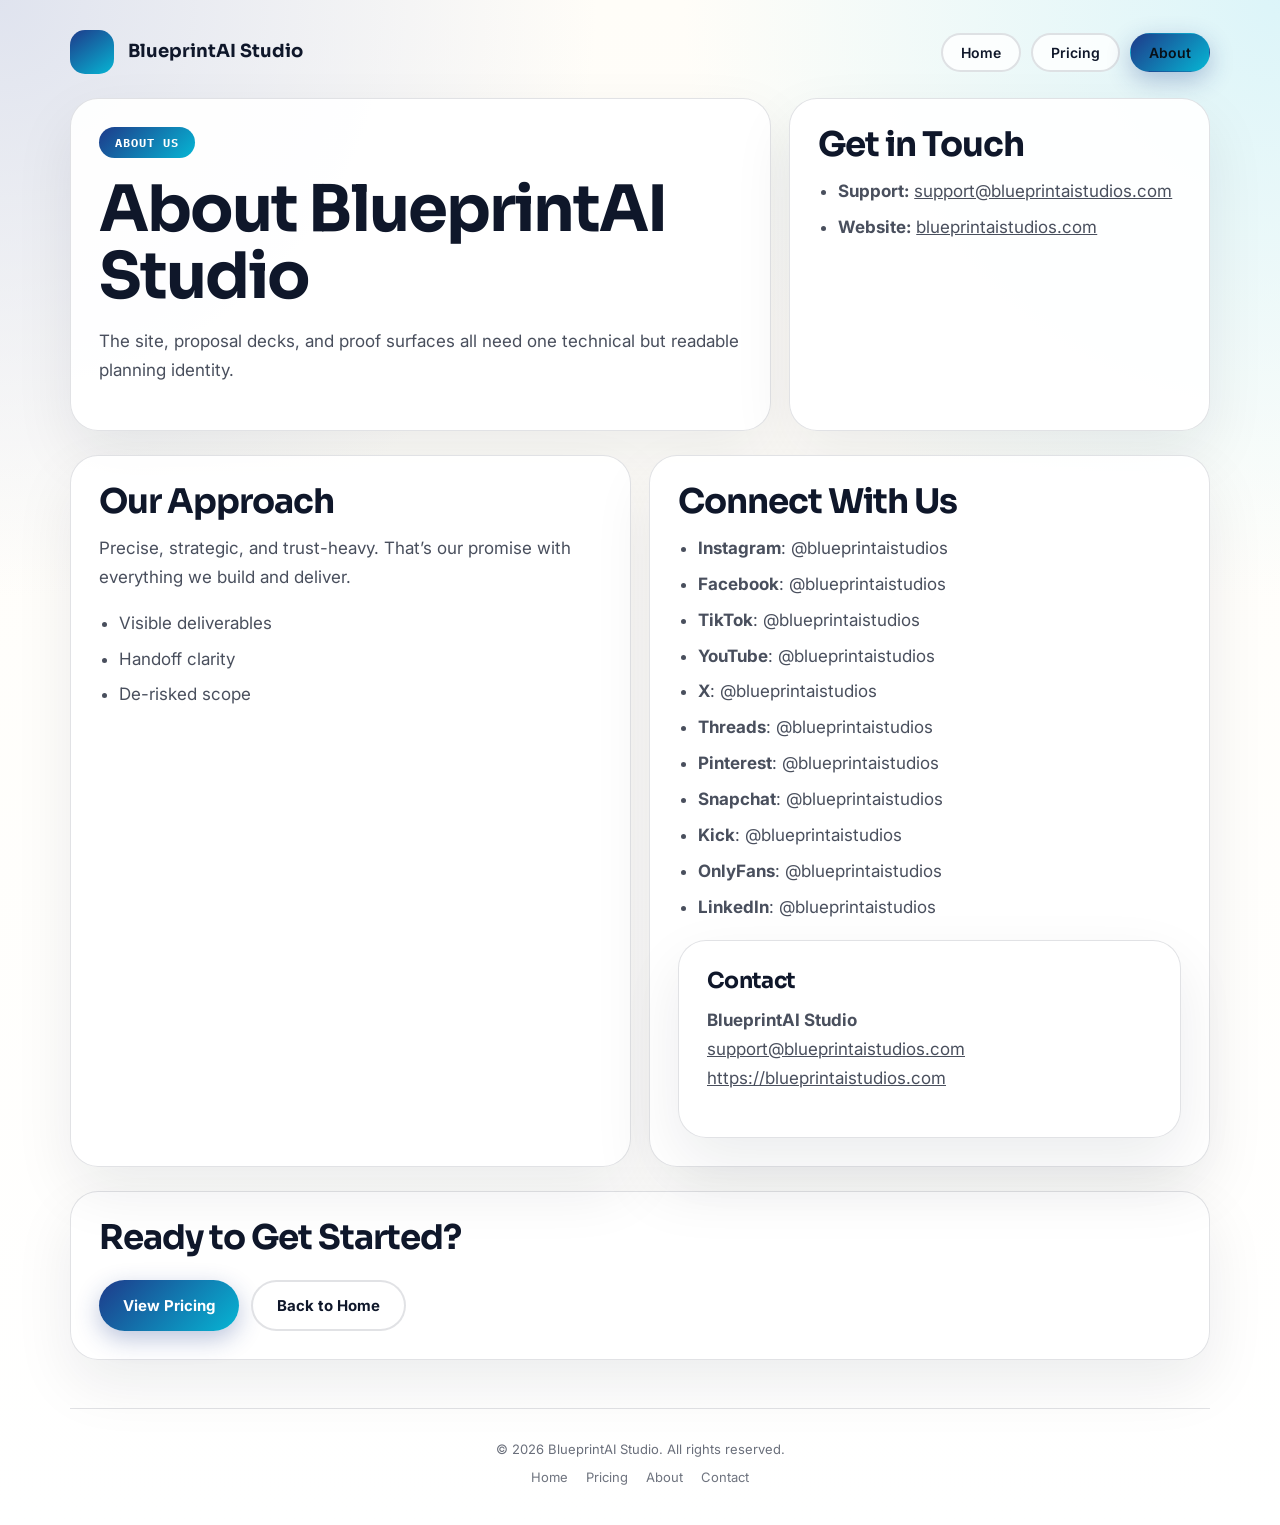
==== channels.html @ 4c66537f "Deploy professional site update — 2026-04-03T03:53:11Z" ====
<!doctype html>
<html lang="en">
<head>
  <meta charset="utf-8" />
  <meta name="viewport" content="width=device-width, initial-scale=1" />
  <title>BlueprintAI Studio | About</title>
  <meta name="description" content="The site, proposal decks, and proof surfaces all need one technical but readable planning identity." />
  <meta property="og:title" content="BlueprintAI Studio | About" />
  <meta property="og:description" content="The site, proposal decks, and proof surfaces all need one technical but readable planning identity." />
  <meta property="og:type" content="website" />
  <meta property="og:url" content="https://blueprintaistudios.com/" />
  <link rel="preconnect" href="https://fonts.googleapis.com" /><link rel="preconnect" href="https://fonts.gstatic.com" crossorigin /><link href="https://fonts.googleapis.com/css2?family=Sora:wght@400;500;600;700;800&family=Inter:wght@400;500;600;700;800&family=IBM+Plex+Mono:wght@400;500;600;700;800&display=swap" rel="stylesheet" />
  <link rel="stylesheet" href="./styles.css" />
  
</head>
<body>
  <main class="page">
    <header class="header">
      <a class="brand" href="./index.html">
        <span class="brand-mark"></span>
        <span class="brand-copy">
          <strong>BlueprintAI Studio</strong>
        </span>
      </a>
      <nav class="nav">
        <a class='button ghost' href='index.html'>Home</a>
        <a class='button ghost' href='offer.html'>Pricing</a>
        <a class='button primary' href='channels.html'>About</a>
      </nav>
    </header>
    
    <section class="hero">
      <article class="hero-card">
        <div class="eyebrow">About Us</div>
        <h1>About BlueprintAI Studio</h1>
        <p>The site, proposal decks, and proof surfaces all need one technical but readable planning identity.</p>
      </article>
      <aside class="hero-card">
        <h2>Get in Touch</h2>
        <ul>
          <li><strong>Support:</strong> <a href="mailto:support@blueprintaistudios.com">support@blueprintaistudios.com</a></li>
          <li><strong>Website:</strong> <a href="https://blueprintaistudios.com">blueprintaistudios.com</a></li>
        </ul>
      </aside>
    </section>
    <section class="grid-two" style="margin-top:24px;">
      <section class="panel">
        <h2>Our Approach</h2>
        <p style="margin-top:14px;">Precise, strategic, and trust-heavy. That&rsquo;s our promise with everything we build and deliver.</p>
        <ul><li>Visible deliverables</li><li>Handoff clarity</li><li>De-risked scope</li></ul>
      </section>
      <section class="panel">
        <h2>Connect With Us</h2>
        <ul><li><strong>Instagram</strong>: @blueprintaistudios</li><li><strong>Facebook</strong>: @blueprintaistudios</li><li><strong>TikTok</strong>: @blueprintaistudios</li><li><strong>YouTube</strong>: @blueprintaistudios</li><li><strong>X</strong>: @blueprintaistudios</li><li><strong>Threads</strong>: @blueprintaistudios</li><li><strong>Pinterest</strong>: @blueprintaistudios</li><li><strong>Snapchat</strong>: @blueprintaistudios</li><li><strong>Kick</strong>: @blueprintaistudios</li><li><strong>OnlyFans</strong>: @blueprintaistudios</li><li><strong>LinkedIn</strong>: @blueprintaistudios</li></ul>
        <div class="offer-card" style="margin-top:18px;">
          <h3>Contact</h3>
          <p style="margin-top:14px;"><strong>BlueprintAI Studio</strong><br /><a href="mailto:support@blueprintaistudios.com">support@blueprintaistudios.com</a><br /><a href="https://blueprintaistudios.com">https://blueprintaistudios.com</a></p>
        </div>
      </section>
    </section>
    <section class="panel" style="margin-top:24px;">
      <h2>Ready to Get Started?</h2>
      <div class="actions">
        <a class="button primary" href="./offer.html">View Pricing</a>
        <a class="button ghost" href="./index.html">Back to Home</a>
      </div>
    </section>
    
    <footer class="site-footer">
      <div class="footer-note">&copy; 2026 BlueprintAI Studio. All rights reserved.</div>
      <div class="footer-links">
        <a href="./index.html">Home</a>
        <a href="./offer.html">Pricing</a>
        <a href="./channels.html">About</a>
        <a href='mailto:support@blueprintaistudios.com'>Contact</a>
      </div>
    </footer>
  </main>
  
</body>
</html>
---- styles.css ----
:root {
  --primary: #1E3A8A;
  --secondary: #06B6D4;
  --accent: #F59E0B;
  --ink: #0F172A;
  --surface: #F8FAFC;
  --line: rgba(15, 23, 42, 0.12);
  --display: 'Sora', 'Avenir Next', 'Segoe UI', sans-serif;
  --body: 'Inter', 'Avenir Next', 'Segoe UI', sans-serif;
  --accent-font: 'IBM Plex Mono', 'Avenir Next', 'Segoe UI', sans-serif;
}
* { box-sizing: border-box; }
body {
  margin: 0;
  font-family: var(--body);
  color: var(--ink);
  background:
    radial-gradient(circle at 0% 0%, color-mix(in srgb, var(--primary) 14%, white), transparent 30%),
    radial-gradient(circle at 100% 0%, color-mix(in srgb, var(--secondary) 14%, white), transparent 30%),
    linear-gradient(180deg, #fffdf8, #ffffff);
}
a { color: inherit; }
.page { max-width: 1180px; margin: 0 auto; padding: 24px 20px 40px; }
.header { display: flex; flex-wrap: wrap; align-items: center; justify-content: space-between; gap: 12px; padding: 6px 0 24px; }
.brand { display: flex; align-items: center; gap: 14px; text-decoration: none; }
.brand-mark { width: 44px; height: 44px; border-radius: 15px; background: linear-gradient(145deg, var(--primary), var(--secondary)); flex-shrink: 0; }
.brand-copy strong { display: block; font-family: var(--display); font-size: 18px; line-height: 1.2; }
.nav { display: flex; flex-wrap: wrap; gap: 10px; }
.nav a { border: 1px solid var(--line); border-radius: 999px; padding: 9px 18px; text-decoration: none; font-size: 14px; font-weight: 600; background: rgba(255,255,255,0.84); transition: all 0.2s ease; }
.nav a:hover { background: var(--primary); color: white; border-color: var(--primary); }
.nav a.button.primary { background: linear-gradient(135deg, var(--primary), var(--secondary)); color: #081018; border-color: transparent; }
.hero,
.grid-two,
.grid-three,
.offer-grid { display: grid; gap: 18px; }
.hero { grid-template-columns: minmax(0, 1.25fr) minmax(280px, 0.75fr); align-items: stretch; }
.grid-two { grid-template-columns: repeat(2, minmax(0, 1fr)); }
.grid-three { grid-template-columns: repeat(3, minmax(0, 1fr)); }
.offer-grid { grid-template-columns: repeat(auto-fit, minmax(260px, 1fr)); }
.panel,
.hero-card,
.offer-card { border: 1px solid var(--line); border-radius: 28px; background: rgba(255,255,255,0.92); box-shadow: 0 24px 60px rgba(15,23,42,0.08); }
.hero-card,
.panel,
.offer-card { padding: 28px; }
.offer-card { transition: transform 0.2s ease, box-shadow 0.2s ease; }
.offer-card:hover { transform: translateY(-4px); box-shadow: 0 32px 80px rgba(15,23,42,0.14); }
.eyebrow { display: inline-flex; border-radius: 999px; padding: 8px 16px; background: linear-gradient(135deg, var(--primary), var(--secondary)); color: #fff; font-family: var(--accent-font); font-size: 12px; font-weight: 700; letter-spacing: 0.08em; text-transform: uppercase; }
h1, h2, h3 { margin: 0; font-family: var(--display); line-height: 1.05; letter-spacing: -0.03em; }
h1 { margin-top: 18px; font-size: clamp(36px, 6vw, 64px); max-width: 16ch; }
h2 { font-size: clamp(24px, 4vw, 34px); }
h3 { font-size: 22px; }
p, li { color: color-mix(in srgb, var(--ink) 76%, white); line-height: 1.7; font-size: 17px; }
.actions { display: flex; flex-wrap: wrap; gap: 12px; margin-top: 24px; }
.button { display: inline-flex; align-items: center; justify-content: center; text-decoration: none; border-radius: 999px; padding: 14px 24px; font-weight: 700; font-size: 15px; cursor: pointer; border: none; transition: all 0.2s ease; }
.button.primary { background: linear-gradient(135deg, var(--primary), var(--secondary)); color: #fff; box-shadow: 0 8px 24px color-mix(in srgb, var(--primary) 30%, transparent); }
.button.primary:hover { transform: translateY(-2px); box-shadow: 0 12px 32px color-mix(in srgb, var(--primary) 40%, transparent); }
.button.ghost { border: 2px solid var(--line); background: rgba(255,255,255,0.8); }
.button.ghost:hover { border-color: var(--primary); color: var(--primary); }
.trust-strip { display: flex; flex-wrap: wrap; gap: 18px; justify-content: center; margin-top: 24px; padding: 18px 0; }
.trust-badge { display: flex; align-items: center; gap: 8px; font-size: 15px; font-weight: 600; color: color-mix(in srgb, var(--ink) 80%, white); }
.trust-icon { display: inline-flex; align-items: center; justify-content: center; width: 24px; height: 24px; border-radius: 50%; background: linear-gradient(135deg, var(--primary), var(--secondary)); color: #fff; font-size: 13px; font-weight: 700; }
.price { display: inline-block; margin: 16px 0 12px; padding: 10px 16px; border-radius: 999px; background: linear-gradient(135deg, color-mix(in srgb, var(--primary) 14%, white), color-mix(in srgb, var(--secondary) 14%, white)); font-family: var(--accent-font); font-size: 20px; font-weight: 700; letter-spacing: 0.02em; color: var(--ink); }
.micro { font-size: 13px; color: color-mix(in srgb, var(--ink) 64%, white); }
ul { margin: 14px 0 0; padding-left: 20px; }
li + li { margin-top: 7px; }
.site-footer { margin-top: 48px; padding: 32px 0 0; border-top: 1px solid var(--line); text-align: center; }
.footer-note { font-size: 13px; color: color-mix(in srgb, var(--ink) 62%, white); }
.footer-links { display: flex; flex-wrap: wrap; gap: 18px; justify-content: center; margin-top: 12px; }
.footer-links a { font-size: 13px; color: color-mix(in srgb, var(--ink) 60%, white); text-decoration: none; }
.footer-links a:hover { color: var(--primary); text-decoration: underline; }
.checkout-tier { position: relative; }
.buy-btn { width: 100%; font-size: 16px; padding: 16px 24px; }
.buy-btn:disabled { opacity: 0.6; cursor: not-allowed; }
@media (max-width: 960px) {
  .hero, .grid-two, .grid-three { grid-template-columns: 1fr; }
  h1 { max-width: none; }
}
@media (max-width: 720px) {
  .page { padding: 18px 16px 32px; }
  .hero-card, .panel, .offer-card { padding: 22px; border-radius: 24px; }
  .button { width: 100%; }
  .trust-strip { flex-direction: column; align-items: center; }
}
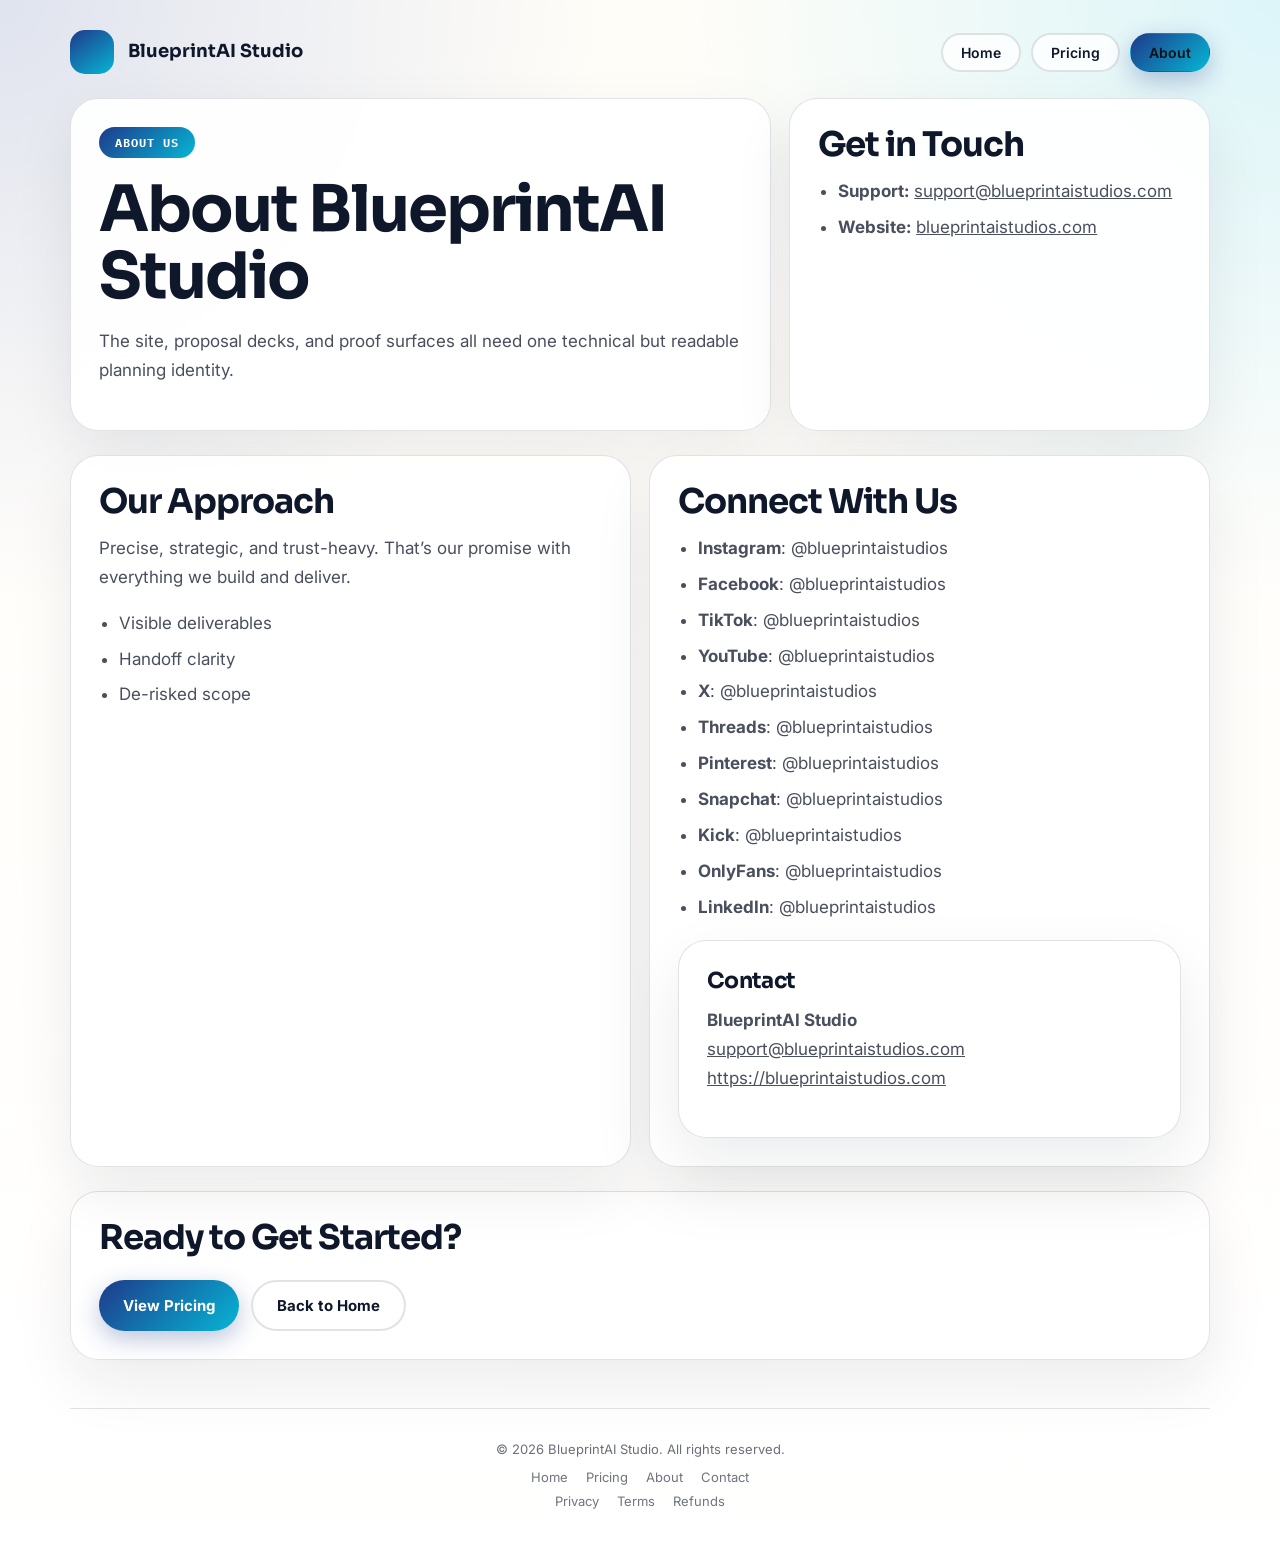
==== commit 4d5441a3: "Deploy professional site update — 2026-04-03T04:41:55Z" ====
--- a/channels.html
+++ b/channels.html
@@ -74,6 +74,11 @@
         <a href="./channels.html">About</a>
         <a href='mailto:support@blueprintaistudios.com'>Contact</a>
       </div>
+      <div class="footer-links" style="margin-top:8px;">
+        <a href="./privacy.html">Privacy</a>
+        <a href="./terms.html">Terms</a>
+        <a href="./refunds.html">Refunds</a>
+      </div>
     </footer>
   </main>
   
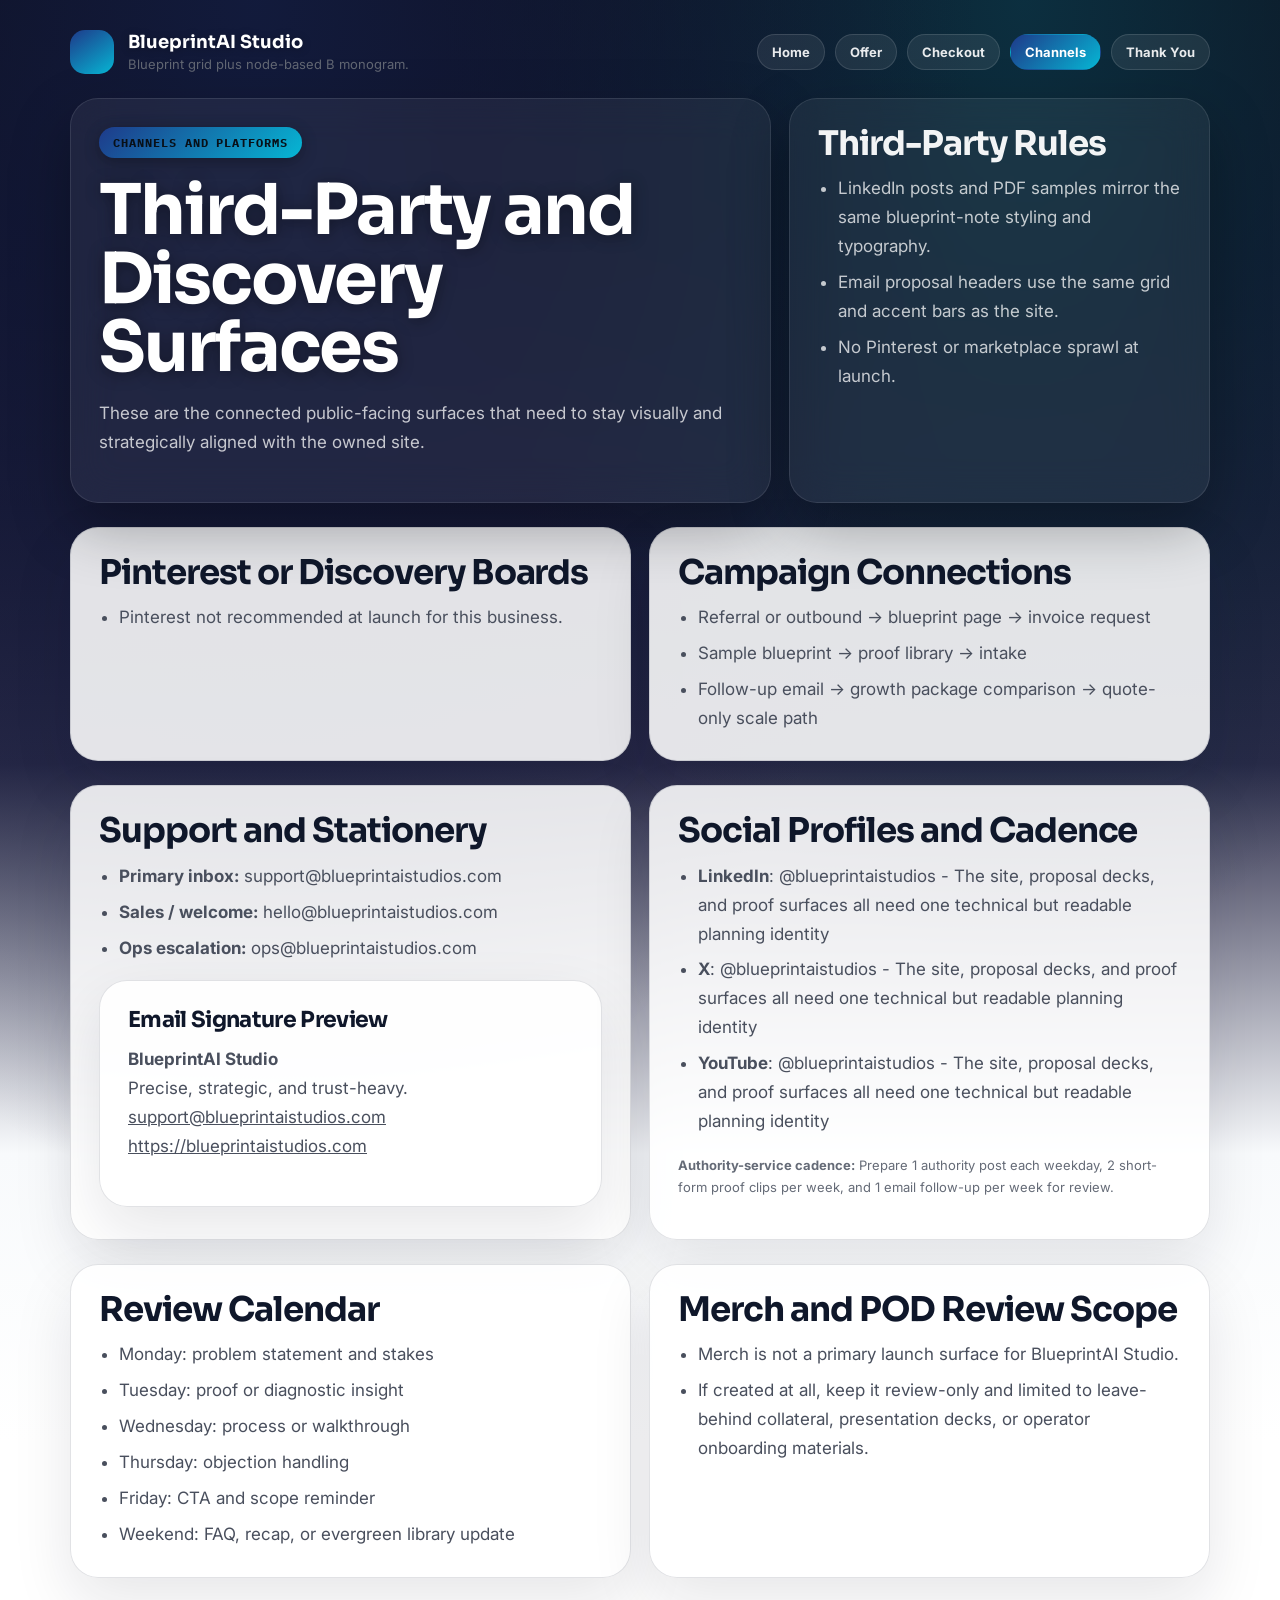
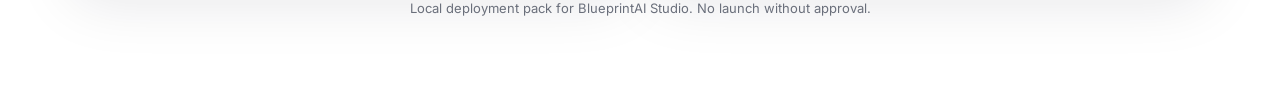
==== commit 4d60f6f7: "Deploy blueprintaistudios.com — ASI Network site update" ====
--- a/channels.html
+++ b/channels.html
@@ -1,17 +1,11 @@
 <!doctype html>
-<html lang="en">
+<html>
 <head>
   <meta charset="utf-8" />
   <meta name="viewport" content="width=device-width, initial-scale=1" />
-  <title>BlueprintAI Studio | About</title>
-  <meta name="description" content="The site, proposal decks, and proof surfaces all need one technical but readable planning identity." />
-  <meta property="og:title" content="BlueprintAI Studio | About" />
-  <meta property="og:description" content="The site, proposal decks, and proof surfaces all need one technical but readable planning identity." />
-  <meta property="og:type" content="website" />
-  <meta property="og:url" content="https://blueprintaistudios.com/" />
+  <title>BlueprintAI Studio | Channels</title>
   <link rel="preconnect" href="https://fonts.googleapis.com" /><link rel="preconnect" href="https://fonts.gstatic.com" crossorigin /><link href="https://fonts.googleapis.com/css2?family=Sora:wght@400;500;600;700;800&family=Inter:wght@400;500;600;700;800&family=IBM+Plex+Mono:wght@400;500;600;700;800&display=swap" rel="stylesheet" />
   <link rel="stylesheet" href="./styles.css" />
-  
 </head>
 <body>
   <main class="page">
@@ -20,67 +14,102 @@
         <span class="brand-mark"></span>
         <span class="brand-copy">
           <strong>BlueprintAI Studio</strong>
+          <span>Blueprint grid plus node-based B monogram.</span>
         </span>
       </a>
       <nav class="nav">
         <a class='button ghost' href='index.html'>Home</a>
-        <a class='button ghost' href='offer.html'>Pricing</a>
-        <a class='button primary' href='channels.html'>About</a>
+        <a class='button ghost' href='offer.html'>Offer</a>
+        <a class='button ghost' href='checkout.html'>Checkout</a>
+        <a class='button primary' href='channels.html'>Channels</a>
+        <a class='button ghost' href='thank-you.html'>Thank You</a>
       </nav>
     </header>
     
     <section class="hero">
       <article class="hero-card">
-        <div class="eyebrow">About Us</div>
-        <h1>About BlueprintAI Studio</h1>
-        <p>The site, proposal decks, and proof surfaces all need one technical but readable planning identity.</p>
+        <div class="eyebrow">Channels and Platforms</div>
+        <h1>Third-Party and Discovery Surfaces</h1>
+        <p>These are the connected public-facing surfaces that need to stay visually and strategically aligned with the owned site.</p>
       </article>
       <aside class="hero-card">
-        <h2>Get in Touch</h2>
-        <ul>
-          <li><strong>Support:</strong> <a href="mailto:support@blueprintaistudios.com">support@blueprintaistudios.com</a></li>
-          <li><strong>Website:</strong> <a href="https://blueprintaistudios.com">blueprintaistudios.com</a></li>
-        </ul>
+        <h2>Third-Party Rules</h2>
+        <ul><li>LinkedIn posts and PDF samples mirror the same blueprint-note styling and typography.</li><li>Email proposal headers use the same grid and accent bars as the site.</li><li>No Pinterest or marketplace sprawl at launch.</li></ul>
       </aside>
     </section>
     <section class="grid-two" style="margin-top:24px;">
       <section class="panel">
-        <h2>Our Approach</h2>
-        <p style="margin-top:14px;">Precise, strategic, and trust-heavy. That&rsquo;s our promise with everything we build and deliver.</p>
-        <ul><li>Visible deliverables</li><li>Handoff clarity</li><li>De-risked scope</li></ul>
+        <h2>Pinterest or Discovery Boards</h2>
+        <ul><li>Pinterest not recommended at launch for this business.</li></ul>
       </section>
       <section class="panel">
-        <h2>Connect With Us</h2>
-        <ul><li><strong>Instagram</strong>: @blueprintaistudios</li><li><strong>Facebook</strong>: @blueprintaistudios</li><li><strong>TikTok</strong>: @blueprintaistudios</li><li><strong>YouTube</strong>: @blueprintaistudios</li><li><strong>X</strong>: @blueprintaistudios</li><li><strong>Threads</strong>: @blueprintaistudios</li><li><strong>Pinterest</strong>: @blueprintaistudios</li><li><strong>Snapchat</strong>: @blueprintaistudios</li><li><strong>Kick</strong>: @blueprintaistudios</li><li><strong>OnlyFans</strong>: @blueprintaistudios</li><li><strong>LinkedIn</strong>: @blueprintaistudios</li></ul>
+        <h2>Campaign Connections</h2>
+        <ul><li>Referral or outbound -&gt; blueprint page -&gt; invoice request</li><li>Sample blueprint -&gt; proof library -&gt; intake</li><li>Follow-up email -&gt; growth package comparison -&gt; quote-only scale path</li></ul>
+      </section>
+    </section>
+    <section class="grid-two" style="margin-top:24px;">
+      <section class="panel">
+        <h2>Support and Stationery</h2>
+        <ul>
+          <li><strong>Primary inbox:</strong> support@blueprintaistudios.com</li>
+          <li><strong>Sales / welcome:</strong> hello@blueprintaistudios.com</li>
+          <li><strong>Ops escalation:</strong> ops@blueprintaistudios.com</li>
+        </ul>
         <div class="offer-card" style="margin-top:18px;">
-          <h3>Contact</h3>
-          <p style="margin-top:14px;"><strong>BlueprintAI Studio</strong><br /><a href="mailto:support@blueprintaistudios.com">support@blueprintaistudios.com</a><br /><a href="https://blueprintaistudios.com">https://blueprintaistudios.com</a></p>
+          <h3>Email Signature Preview</h3>
+          <p style="margin-top:14px;"><strong>BlueprintAI Studio</strong><br />Precise, strategic, and trust-heavy.<br /><a href="mailto:support@blueprintaistudios.com">support@blueprintaistudios.com</a><br /><a href="https://blueprintaistudios.com">https://blueprintaistudios.com</a></p>
         </div>
       </section>
+      <section class="panel">
+        <h2>Social Profiles and Cadence</h2>
+        <ul><li><strong>LinkedIn</strong>: @blueprintaistudios - The site, proposal decks, and proof surfaces all need one technical but readable planning identity</li><li><strong>X</strong>: @blueprintaistudios - The site, proposal decks, and proof surfaces all need one technical but readable planning identity</li><li><strong>YouTube</strong>: @blueprintaistudios - The site, proposal decks, and proof surfaces all need one technical but readable planning identity</li></ul>
+        <p class="micro" style="margin-top:18px;"><strong>Authority-service cadence:</strong> Prepare 1 authority post each weekday, 2 short-form proof clips per week, and 1 email follow-up per week for review.</p>
+      </section>
     </section>
-    <section class="panel" style="margin-top:24px;">
-      <h2>Ready to Get Started?</h2>
-      <div class="actions">
-        <a class="button primary" href="./offer.html">View Pricing</a>
-        <a class="button ghost" href="./index.html">Back to Home</a>
-      </div>
+    <section class="grid-two" style="margin-top:24px;">
+      <section class="panel">
+        <h2>Review Calendar</h2>
+        <ul><li>Monday: problem statement and stakes</li><li>Tuesday: proof or diagnostic insight</li><li>Wednesday: process or walkthrough</li><li>Thursday: objection handling</li><li>Friday: CTA and scope reminder</li><li>Weekend: FAQ, recap, or evergreen library update</li></ul>
+      </section>
+      <section class="panel">
+        <h2>Merch and POD Review Scope</h2>
+        <ul><li>Merch is not a primary launch surface for BlueprintAI Studio.</li><li>If created at all, keep it review-only and limited to leave-behind collateral, presentation decks, or operator onboarding materials.</li></ul>
+      </section>
     </section>
     
-    <footer class="site-footer">
-      <div class="footer-note">&copy; 2026 BlueprintAI Studio. All rights reserved.</div>
-      <div class="footer-links">
-        <a href="./index.html">Home</a>
-        <a href="./offer.html">Pricing</a>
-        <a href="./channels.html">About</a>
-        <a href='mailto:support@blueprintaistudios.com'>Contact</a>
-      </div>
-      <div class="footer-links" style="margin-top:8px;">
-        <a href="./privacy.html">Privacy</a>
-        <a href="./terms.html">Terms</a>
-        <a href="./refunds.html">Refunds</a>
-      </div>
-    </footer>
+    <div class="footer-note">Local deployment pack for BlueprintAI Studio. No launch without approval.</div>
   </main>
-  
+
+  <!-- ASI Analytics (lightweight, privacy-friendly) -->
+  <script>
+  (function(){
+    var bid = document.body.getAttribute('data-business-id') || 'unknown';
+    var page = location.pathname.split('/').pop() || 'index.html';
+    var key = 'asi_pv_' + bid;
+    try {
+      var data = JSON.parse(localStorage.getItem(key) || '{}');
+      data[page] = (data[page] || 0) + 1;
+      data._total = (data._total || 0) + 1;
+      data._last = new Date().toISOString();
+      data._ref = document.referrer || 'direct';
+      localStorage.setItem(key, JSON.stringify(data));
+    } catch(e) {}
+    // Beacon to analytics endpoint if configured
+    if (window.ASI_ANALYTICS_URL) {
+      var payload = JSON.stringify({
+        business_id: bid,
+        page: page,
+        referrer: document.referrer || 'direct',
+        timestamp: new Date().toISOString(),
+        ua: navigator.userAgent
+      });
+      try {
+        navigator.sendBeacon(window.ASI_ANALYTICS_URL, payload);
+      } catch(e) {
+        // Silent fail — analytics should never break the site
+      }
+    }
+  })();
+  </script>
 </body>
 </html>
--- a/styles.css
+++ b/styles.css
@@ -15,21 +15,21 @@
   margin: 0;
   font-family: var(--body);
   color: var(--ink);
-  background:
-    radial-gradient(circle at 0% 0%, color-mix(in srgb, var(--primary) 14%, white), transparent 30%),
-    radial-gradient(circle at 100% 0%, color-mix(in srgb, var(--secondary) 14%, white), transparent 30%),
-    linear-gradient(180deg, #fffdf8, #ffffff);
+  background: #0d0d1a;
+  background-image:
+    radial-gradient(ellipse at 20% 0%, color-mix(in srgb, var(--primary) 30%, #0d0d1a), transparent 50%),
+    radial-gradient(ellipse at 80% 0%, color-mix(in srgb, var(--secondary) 20%, #0d0d1a), transparent 40%),
+    linear-gradient(180deg, #0d0d1a 0%, #111128 15%, #1a1a35 30%, #2a2a48 45%, var(--surface) 68%, #ffffff 85%);
 }
 a { color: inherit; }
-.page { max-width: 1180px; margin: 0 auto; padding: 24px 20px 40px; }
+.page { max-width: 1180px; margin: 0 auto; padding: 24px 20px 80px; }
 .header { display: flex; flex-wrap: wrap; align-items: center; justify-content: space-between; gap: 12px; padding: 6px 0 24px; }
 .brand { display: flex; align-items: center; gap: 14px; text-decoration: none; }
-.brand-mark { width: 44px; height: 44px; border-radius: 15px; background: linear-gradient(145deg, var(--primary), var(--secondary)); flex-shrink: 0; }
-.brand-copy strong { display: block; font-family: var(--display); font-size: 18px; line-height: 1.2; }
+.brand-mark { width: 44px; height: 44px; border-radius: 15px; background: linear-gradient(145deg, var(--primary), var(--secondary)); }
+.brand-copy strong { display: block; font-family: var(--display); font-size: 18px; line-height: 1; }
+.brand-copy span { display: block; margin-top: 5px; font-size: 13px; color: color-mix(in srgb, var(--ink) 66%, white); }
 .nav { display: flex; flex-wrap: wrap; gap: 10px; }
-.nav a { border: 1px solid var(--line); border-radius: 999px; padding: 9px 18px; text-decoration: none; font-size: 14px; font-weight: 600; background: rgba(255,255,255,0.84); transition: all 0.2s ease; }
-.nav a:hover { background: var(--primary); color: white; border-color: var(--primary); }
-.nav a.button.primary { background: linear-gradient(135deg, var(--primary), var(--secondary)); color: #081018; border-color: transparent; }
+.nav a { border: 1px solid var(--line); border-radius: 999px; padding: 9px 14px; text-decoration: none; font-size: 13px; background: rgba(255,255,255,0.84); }
 .hero,
 .grid-two,
 .grid-three,
@@ -37,49 +37,56 @@
 .hero { grid-template-columns: minmax(0, 1.25fr) minmax(280px, 0.75fr); align-items: stretch; }
 .grid-two { grid-template-columns: repeat(2, minmax(0, 1fr)); }
 .grid-three { grid-template-columns: repeat(3, minmax(0, 1fr)); }
-.offer-grid { grid-template-columns: repeat(auto-fit, minmax(260px, 1fr)); }
+.offer-grid { grid-template-columns: repeat(auto-fit, minmax(240px, 1fr)); }
 .panel,
 .hero-card,
-.offer-card { border: 1px solid var(--line); border-radius: 28px; background: rgba(255,255,255,0.92); box-shadow: 0 24px 60px rgba(15,23,42,0.08); }
+.offer-card { border: 1px solid var(--line); border-radius: 28px; background: rgba(255,255,255,0.88); box-shadow: 0 24px 60px rgba(15,23,42,0.1); }
 .hero-card,
 .panel,
 .offer-card { padding: 28px; }
-.offer-card { transition: transform 0.2s ease, box-shadow 0.2s ease; }
-.offer-card:hover { transform: translateY(-4px); box-shadow: 0 32px 80px rgba(15,23,42,0.14); }
-.eyebrow { display: inline-flex; border-radius: 999px; padding: 8px 16px; background: linear-gradient(135deg, var(--primary), var(--secondary)); color: #fff; font-family: var(--accent-font); font-size: 12px; font-weight: 700; letter-spacing: 0.08em; text-transform: uppercase; }
-h1, h2, h3 { margin: 0; font-family: var(--display); line-height: 1.05; letter-spacing: -0.03em; }
-h1 { margin-top: 18px; font-size: clamp(36px, 6vw, 64px); max-width: 16ch; }
+.eyebrow { display: inline-flex; border-radius: 999px; padding: 8px 14px; background: linear-gradient(135deg, var(--primary), var(--secondary)); color: #081018; font-family: var(--accent-font); font-size: 12px; font-weight: 700; letter-spacing: 0.08em; text-transform: uppercase; }
+h1, h2, h3 { margin: 0; font-family: var(--display); line-height: 0.98; letter-spacing: -0.03em; }
+h1 { margin-top: 18px; font-size: clamp(40px, 7vw, 70px); max-width: 11ch; }
 h2 { font-size: clamp(24px, 4vw, 34px); }
 h3 { font-size: 22px; }
 p, li { color: color-mix(in srgb, var(--ink) 76%, white); line-height: 1.7; font-size: 17px; }
 .actions { display: flex; flex-wrap: wrap; gap: 12px; margin-top: 24px; }
-.button { display: inline-flex; align-items: center; justify-content: center; text-decoration: none; border-radius: 999px; padding: 14px 24px; font-weight: 700; font-size: 15px; cursor: pointer; border: none; transition: all 0.2s ease; }
-.button.primary { background: linear-gradient(135deg, var(--primary), var(--secondary)); color: #fff; box-shadow: 0 8px 24px color-mix(in srgb, var(--primary) 30%, transparent); }
-.button.primary:hover { transform: translateY(-2px); box-shadow: 0 12px 32px color-mix(in srgb, var(--primary) 40%, transparent); }
-.button.ghost { border: 2px solid var(--line); background: rgba(255,255,255,0.8); }
-.button.ghost:hover { border-color: var(--primary); color: var(--primary); }
-.trust-strip { display: flex; flex-wrap: wrap; gap: 18px; justify-content: center; margin-top: 24px; padding: 18px 0; }
-.trust-badge { display: flex; align-items: center; gap: 8px; font-size: 15px; font-weight: 600; color: color-mix(in srgb, var(--ink) 80%, white); }
-.trust-icon { display: inline-flex; align-items: center; justify-content: center; width: 24px; height: 24px; border-radius: 50%; background: linear-gradient(135deg, var(--primary), var(--secondary)); color: #fff; font-size: 13px; font-weight: 700; }
-.price { display: inline-block; margin: 16px 0 12px; padding: 10px 16px; border-radius: 999px; background: linear-gradient(135deg, color-mix(in srgb, var(--primary) 14%, white), color-mix(in srgb, var(--secondary) 14%, white)); font-family: var(--accent-font); font-size: 20px; font-weight: 700; letter-spacing: 0.02em; color: var(--ink); }
+.button { display: inline-flex; align-items: center; justify-content: center; text-decoration: none; border-radius: 999px; padding: 14px 18px; font-weight: 700; }
+.button.primary { background: linear-gradient(135deg, var(--primary), var(--secondary)); color: #081018; }
+.button.ghost { border: 1px solid var(--line); }
+.meta { display: grid; gap: 12px; grid-template-columns: repeat(3, minmax(0, 1fr)); margin-top: 24px; }
+.meta-card { border-radius: 18px; padding: 16px; background: color-mix(in srgb, var(--surface) 92%, white); border: 1px solid var(--line); }
+.meta-card strong { display: block; font-family: var(--display); font-size: 15px; margin-bottom: 6px; }
+.price { display: inline-block; margin: 16px 0 12px; padding: 8px 12px; border-radius: 999px; background: color-mix(in srgb, var(--accent) 18%, white); font-family: var(--accent-font); font-size: 14px; font-weight: 700; letter-spacing: 0.08em; text-transform: uppercase; }
 .micro { font-size: 13px; color: color-mix(in srgb, var(--ink) 64%, white); }
 ul { margin: 14px 0 0; padding-left: 20px; }
 li + li { margin-top: 7px; }
-.site-footer { margin-top: 48px; padding: 32px 0 0; border-top: 1px solid var(--line); text-align: center; }
-.footer-note { font-size: 13px; color: color-mix(in srgb, var(--ink) 62%, white); }
-.footer-links { display: flex; flex-wrap: wrap; gap: 18px; justify-content: center; margin-top: 12px; }
-.footer-links a { font-size: 13px; color: color-mix(in srgb, var(--ink) 60%, white); text-decoration: none; }
-.footer-links a:hover { color: var(--primary); text-decoration: underline; }
-.checkout-tier { position: relative; }
-.buy-btn { width: 100%; font-size: 16px; padding: 16px 24px; }
-.buy-btn:disabled { opacity: 0.6; cursor: not-allowed; }
+.footer-note { margin-top: 22px; font-size: 13px; text-align: center; color: color-mix(in srgb, var(--ink) 62%, white); }
 @media (max-width: 960px) {
-  .hero, .grid-two, .grid-three { grid-template-columns: 1fr; }
+  .hero, .grid-two, .grid-three, .meta { grid-template-columns: 1fr; }
   h1 { max-width: none; }
 }
 @media (max-width: 720px) {
-  .page { padding: 18px 16px 32px; }
+  .page { padding: 18px 16px 72px; }
   .hero-card, .panel, .offer-card { padding: 22px; border-radius: 24px; }
   .button { width: 100%; }
-  .trust-strip { flex-direction: column; align-items: center; }
 }
+
+/* ── Dark hero treatment (particles visible) ── */
+.page { position: relative; z-index: 2; }
+.header { position: relative; z-index: 3; }
+.header .brand-copy strong { color: #fff; text-shadow: 0 1px 8px rgba(0,0,0,0.3); }
+.header .nav a { background: rgba(255,255,255,0.08); color: rgba(255,255,255,0.9); border-color: rgba(255,255,255,0.12); }
+.header .nav a:hover { background: var(--primary); color: #fff; border-color: var(--primary); }
+.header .nav a.button.primary { background: linear-gradient(135deg, var(--primary), var(--secondary)); color: #fff; border-color: transparent; }
+.hero-card { background: rgba(255,255,255,0.06); backdrop-filter: blur(20px); -webkit-backdrop-filter: blur(20px); border-color: rgba(255,255,255,0.1); box-shadow: 0 24px 60px rgba(0,0,0,0.3); }
+.hero-card h1 { color: #fff; text-shadow: 0 2px 16px rgba(0,0,0,0.4); }
+.hero-card h2, .hero-card h3 { color: rgba(255,255,255,0.95); }
+.hero-card p, .hero-card li { color: rgba(255,255,255,0.75) !important; }
+.hero-card .eyebrow { box-shadow: 0 4px 16px rgba(0,0,0,0.3); }
+.hero-card .button.ghost { color: rgba(255,255,255,0.9); border-color: rgba(255,255,255,0.2); background: rgba(255,255,255,0.06); }
+.hero-card .button.ghost:hover { border-color: var(--primary); color: #fff; background: rgba(255,255,255,0.1); }
+.hero-card a { color: rgba(255,255,255,0.85); }
+.hero-card ul { padding-left: 20px; }
+.trust-strip { background: rgba(255,255,255,0.04); border-radius: 16px; margin-left: -8px; margin-right: -8px; padding: 18px 24px; backdrop-filter: blur(8px); -webkit-backdrop-filter: blur(8px); }
+.trust-badge { color: rgba(255,255,255,0.85); }
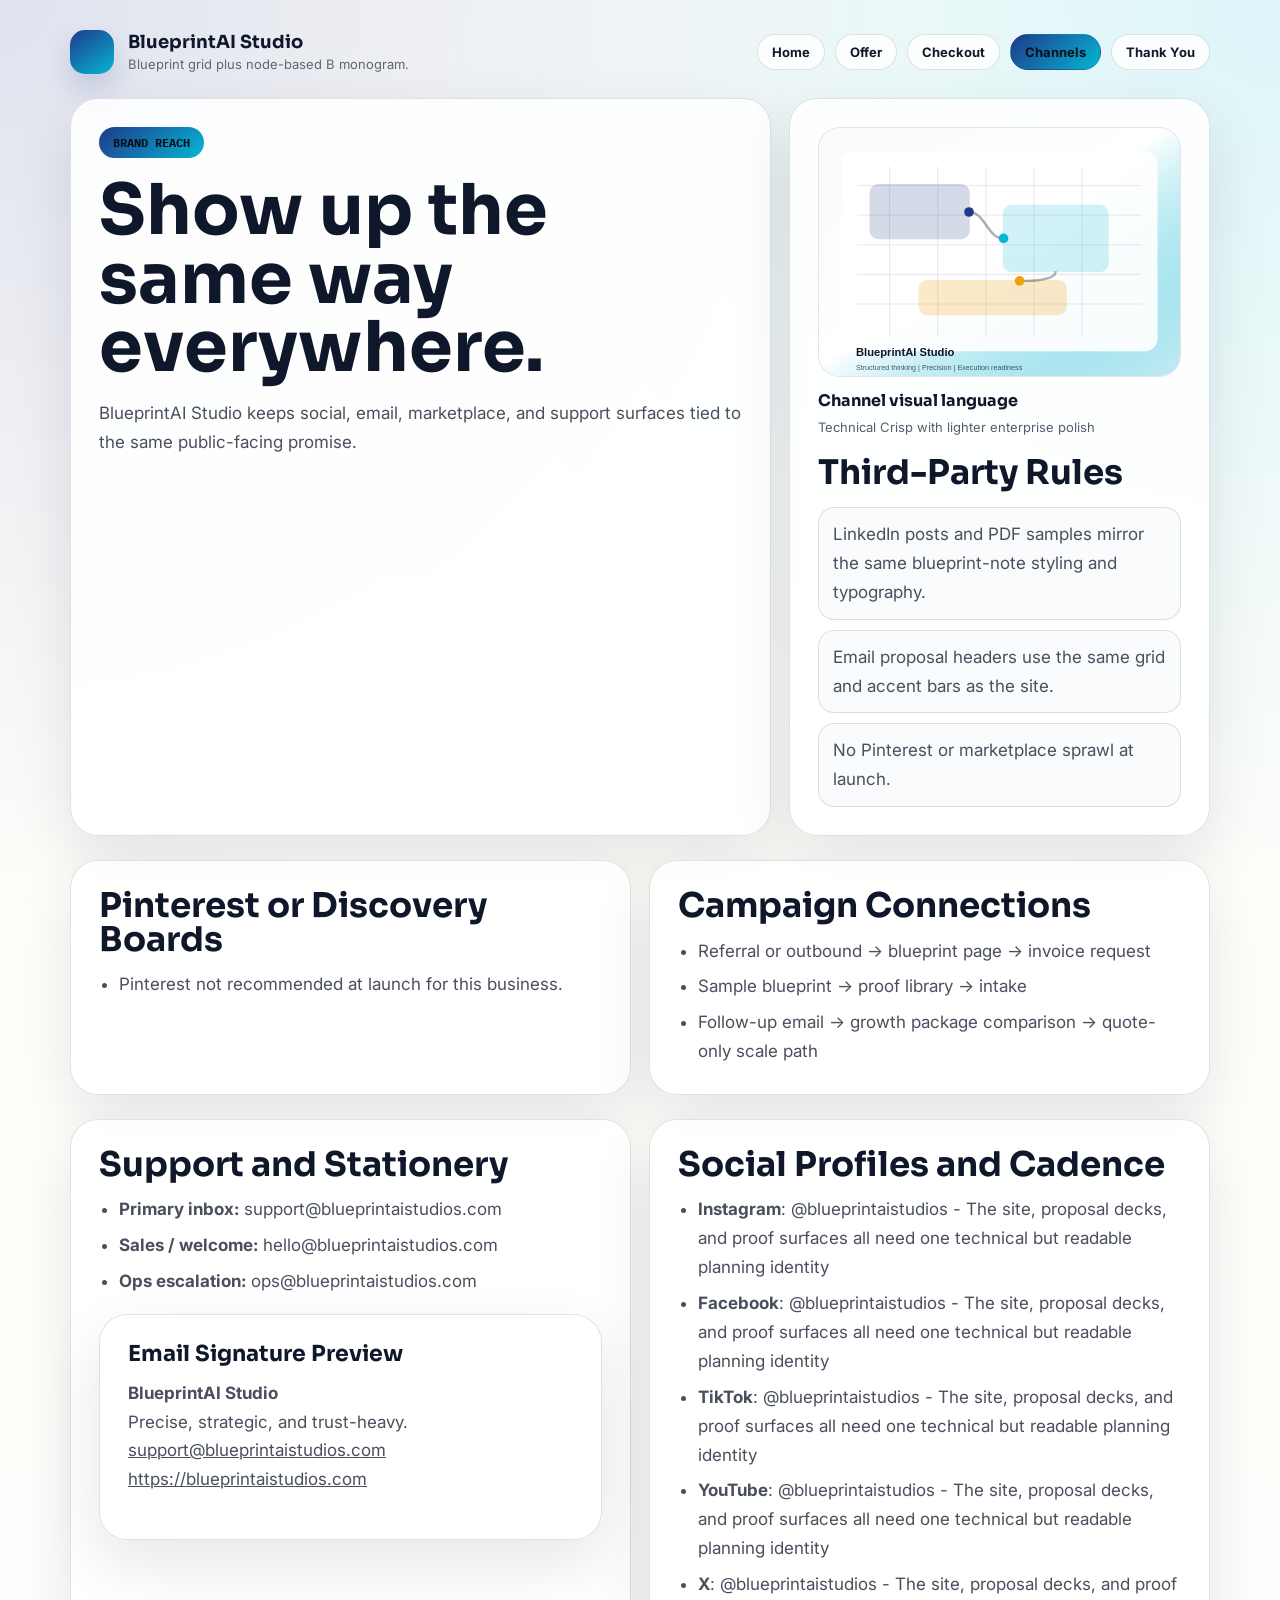
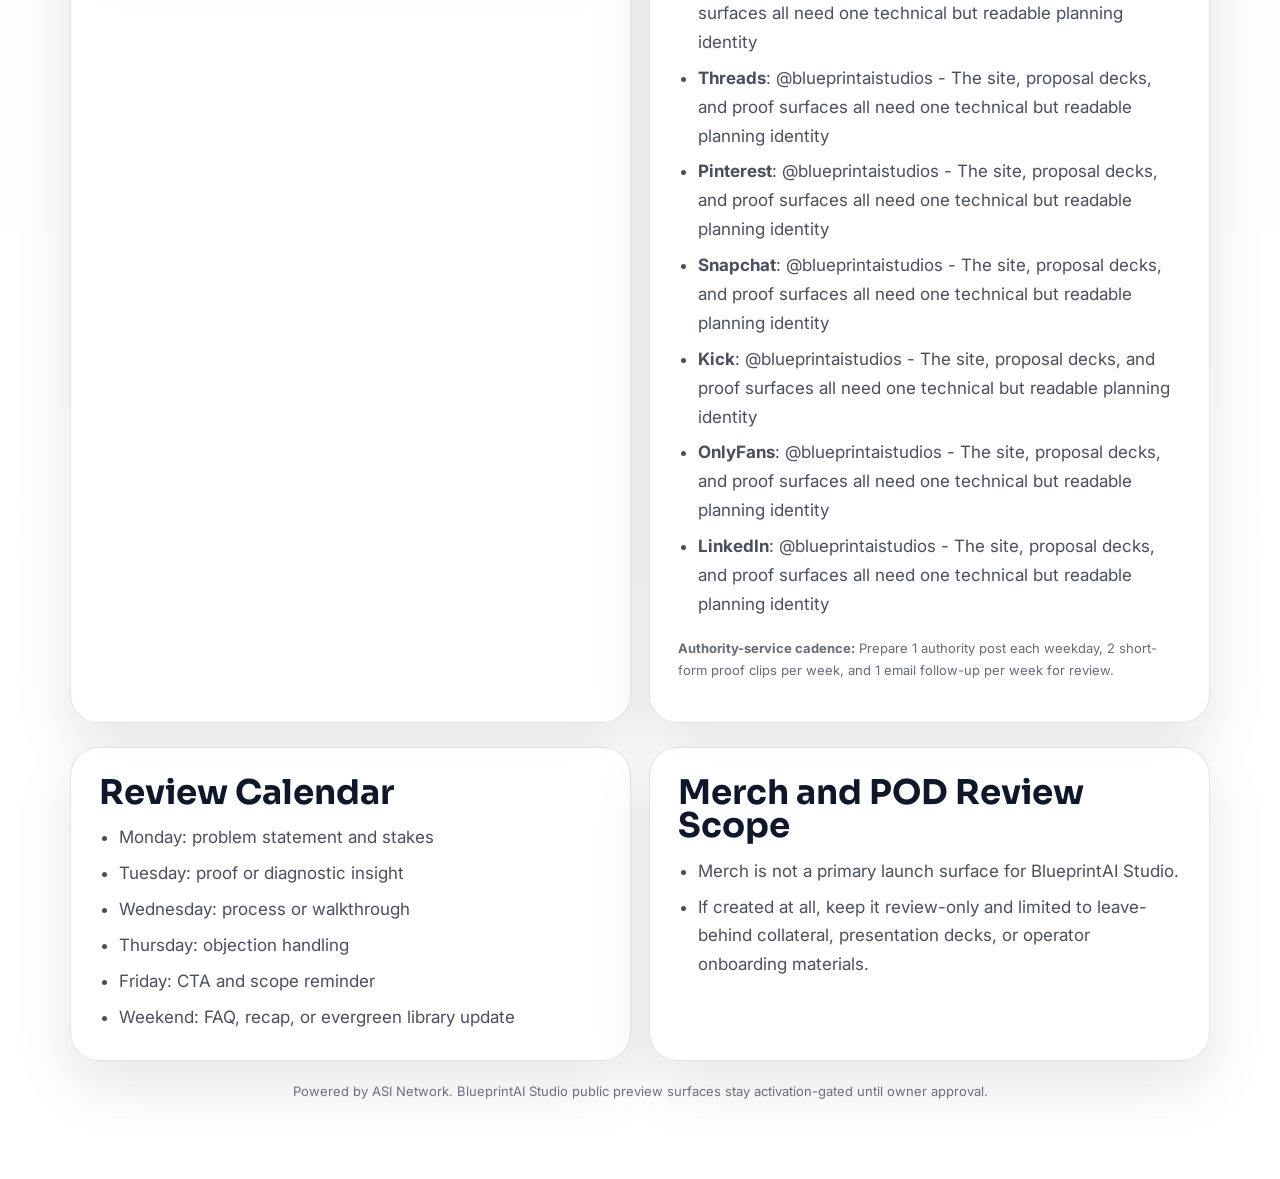
==== commit 4a8834c3: "Deploy blueprintaistudios.com — ASI Network site update" ====
--- a/channels.html
+++ b/channels.html
@@ -7,7 +7,7 @@
   <link rel="preconnect" href="https://fonts.googleapis.com" /><link rel="preconnect" href="https://fonts.gstatic.com" crossorigin /><link href="https://fonts.googleapis.com/css2?family=Sora:wght@400;500;600;700;800&family=Inter:wght@400;500;600;700;800&family=IBM+Plex+Mono:wght@400;500;600;700;800&display=swap" rel="stylesheet" />
   <link rel="stylesheet" href="./styles.css" />
 </head>
-<body>
+<body class="mode-technical">
   <main class="page">
     <header class="header">
       <a class="brand" href="./index.html">
@@ -25,16 +25,25 @@
         <a class='button ghost' href='thank-you.html'>Thank You</a>
       </nav>
     </header>
-    
+
     <section class="hero">
       <article class="hero-card">
-        <div class="eyebrow">Channels and Platforms</div>
-        <h1>Third-Party and Discovery Surfaces</h1>
-        <p>These are the connected public-facing surfaces that need to stay visually and strategically aligned with the owned site.</p>
+        <div class="eyebrow">Brand Reach</div>
+        <h1>Show up the same way everywhere.</h1>
+        <p>BlueprintAI Studio keeps social, email, marketplace, and support surfaces tied to the same public-facing promise.</p>
       </article>
-      <aside class="hero-card">
+      <aside class="visual-side">
+
+      <figure class="visual-board visual-technical">
+        <img class="visual-img" src="[data-uri]" alt="BlueprintAI Studio channels visual system" loading="eager" />
+        <figcaption>
+          <strong>Channel visual language</strong>
+          <span>Technical Crisp with lighter enterprise polish</span>
+        </figcaption>
+      </figure>
+
         <h2>Third-Party Rules</h2>
-        <ul><li>LinkedIn posts and PDF samples mirror the same blueprint-note styling and typography.</li><li>Email proposal headers use the same grid and accent bars as the site.</li><li>No Pinterest or marketplace sprawl at launch.</li></ul>
+        <ul class="proof-points"><li>LinkedIn posts and PDF samples mirror the same blueprint-note styling and typography.</li><li>Email proposal headers use the same grid and accent bars as the site.</li><li>No Pinterest or marketplace sprawl at launch.</li></ul>
       </aside>
     </section>
     <section class="grid-two" style="margin-top:24px;">
@@ -62,7 +71,7 @@
       </section>
       <section class="panel">
         <h2>Social Profiles and Cadence</h2>
-        <ul><li><strong>LinkedIn</strong>: @blueprintaistudios - The site, proposal decks, and proof surfaces all need one technical but readable planning identity</li><li><strong>X</strong>: @blueprintaistudios - The site, proposal decks, and proof surfaces all need one technical but readable planning identity</li><li><strong>YouTube</strong>: @blueprintaistudios - The site, proposal decks, and proof surfaces all need one technical but readable planning identity</li></ul>
+        <ul><li><strong>Instagram</strong>: @blueprintaistudios - The site, proposal decks, and proof surfaces all need one technical but readable planning identity</li><li><strong>Facebook</strong>: @blueprintaistudios - The site, proposal decks, and proof surfaces all need one technical but readable planning identity</li><li><strong>TikTok</strong>: @blueprintaistudios - The site, proposal decks, and proof surfaces all need one technical but readable planning identity</li><li><strong>YouTube</strong>: @blueprintaistudios - The site, proposal decks, and proof surfaces all need one technical but readable planning identity</li><li><strong>X</strong>: @blueprintaistudios - The site, proposal decks, and proof surfaces all need one technical but readable planning identity</li><li><strong>Threads</strong>: @blueprintaistudios - The site, proposal decks, and proof surfaces all need one technical but readable planning identity</li><li><strong>Pinterest</strong>: @blueprintaistudios - The site, proposal decks, and proof surfaces all need one technical but readable planning identity</li><li><strong>Snapchat</strong>: @blueprintaistudios - The site, proposal decks, and proof surfaces all need one technical but readable planning identity</li><li><strong>Kick</strong>: @blueprintaistudios - The site, proposal decks, and proof surfaces all need one technical but readable planning identity</li><li><strong>OnlyFans</strong>: @blueprintaistudios - The site, proposal decks, and proof surfaces all need one technical but readable planning identity</li><li><strong>LinkedIn</strong>: @blueprintaistudios - The site, proposal decks, and proof surfaces all need one technical but readable planning identity</li></ul>
         <p class="micro" style="margin-top:18px;"><strong>Authority-service cadence:</strong> Prepare 1 authority post each weekday, 2 short-form proof clips per week, and 1 email follow-up per week for review.</p>
       </section>
     </section>
@@ -76,40 +85,8 @@
         <ul><li>Merch is not a primary launch surface for BlueprintAI Studio.</li><li>If created at all, keep it review-only and limited to leave-behind collateral, presentation decks, or operator onboarding materials.</li></ul>
       </section>
     </section>
-    
-    <div class="footer-note">Local deployment pack for BlueprintAI Studio. No launch without approval.</div>
+
+    <div class="footer-note">Powered by ASI Network. BlueprintAI Studio public preview surfaces stay activation-gated until owner approval.</div>
   </main>
-
-  <!-- ASI Analytics (lightweight, privacy-friendly) -->
-  <script>
-  (function(){
-    var bid = document.body.getAttribute('data-business-id') || 'unknown';
-    var page = location.pathname.split('/').pop() || 'index.html';
-    var key = 'asi_pv_' + bid;
-    try {
-      var data = JSON.parse(localStorage.getItem(key) || '{}');
-      data[page] = (data[page] || 0) + 1;
-      data._total = (data._total || 0) + 1;
-      data._last = new Date().toISOString();
-      data._ref = document.referrer || 'direct';
-      localStorage.setItem(key, JSON.stringify(data));
-    } catch(e) {}
-    // Beacon to analytics endpoint if configured
-    if (window.ASI_ANALYTICS_URL) {
-      var payload = JSON.stringify({
-        business_id: bid,
-        page: page,
-        referrer: document.referrer || 'direct',
-        timestamp: new Date().toISOString(),
-        ua: navigator.userAgent
-      });
-      try {
-        navigator.sendBeacon(window.ASI_ANALYTICS_URL, payload);
-      } catch(e) {
-        // Silent fail — analytics should never break the site
-      }
-    }
-  })();
-  </script>
 </body>
-</html>+</html>
--- a/styles.css
+++ b/styles.css
@@ -15,17 +15,42 @@
   margin: 0;
   font-family: var(--body);
   color: var(--ink);
-  background: #0d0d1a;
-  background-image:
-    radial-gradient(ellipse at 20% 0%, color-mix(in srgb, var(--primary) 30%, #0d0d1a), transparent 50%),
-    radial-gradient(ellipse at 80% 0%, color-mix(in srgb, var(--secondary) 20%, #0d0d1a), transparent 40%),
-    linear-gradient(180deg, #0d0d1a 0%, #111128 15%, #1a1a35 30%, #2a2a48 45%, var(--surface) 68%, #ffffff 85%);
+  background:
+    radial-gradient(circle at 0% 0%, color-mix(in srgb, var(--primary) 14%, white), transparent 30%),
+    radial-gradient(circle at 100% 0%, color-mix(in srgb, var(--secondary) 14%, white), transparent 30%),
+    linear-gradient(180deg, #fffdf8, #ffffff);
+}
+body.mode-editorial {
+  background:
+    linear-gradient(180deg, color-mix(in srgb, var(--accent) 12%, white), transparent 26%),
+    repeating-linear-gradient(90deg, rgba(15,23,42,.035) 0, rgba(15,23,42,.035) 1px, transparent 1px, transparent 92px),
+    linear-gradient(180deg, #fffdf8, #ffffff);
+}
+body.mode-luxury {
+  background:
+    linear-gradient(180deg, color-mix(in srgb, var(--surface) 94%, white), #ffffff 70%),
+    linear-gradient(90deg, color-mix(in srgb, var(--primary) 8%, white), transparent);
+}
+body.mode-motion {
+  background:
+    linear-gradient(135deg, color-mix(in srgb, var(--primary) 12%, white) 0 24%, transparent 24% 100%),
+    linear-gradient(180deg, #fffdf8, #ffffff);
+}
+body.mode-human {
+  background:
+    linear-gradient(180deg, color-mix(in srgb, var(--accent) 10%, white), transparent 28%),
+    linear-gradient(180deg, #fffdf8, #ffffff);
+}
+body.mode-urgent {
+  background:
+    linear-gradient(180deg, color-mix(in srgb, var(--primary) 9%, white), transparent 28%),
+    linear-gradient(180deg, #f9fbff, #ffffff);
 }
 a { color: inherit; }
 .page { max-width: 1180px; margin: 0 auto; padding: 24px 20px 80px; }
 .header { display: flex; flex-wrap: wrap; align-items: center; justify-content: space-between; gap: 12px; padding: 6px 0 24px; }
 .brand { display: flex; align-items: center; gap: 14px; text-decoration: none; }
-.brand-mark { width: 44px; height: 44px; border-radius: 15px; background: linear-gradient(145deg, var(--primary), var(--secondary)); }
+.brand-mark { width: 44px; height: 44px; border-radius: 15px; background: linear-gradient(145deg, var(--primary), var(--secondary)); box-shadow: 0 14px 28px color-mix(in srgb, var(--primary) 18%, transparent); }
 .brand-copy strong { display: block; font-family: var(--display); font-size: 18px; line-height: 1; }
 .brand-copy span { display: block; margin-top: 5px; font-size: 13px; color: color-mix(in srgb, var(--ink) 66%, white); }
 .nav { display: flex; flex-wrap: wrap; gap: 10px; }
@@ -40,12 +65,14 @@
 .offer-grid { grid-template-columns: repeat(auto-fit, minmax(240px, 1fr)); }
 .panel,
 .hero-card,
-.offer-card { border: 1px solid var(--line); border-radius: 28px; background: rgba(255,255,255,0.88); box-shadow: 0 24px 60px rgba(15,23,42,0.1); }
+.offer-card,
+.visual-side { border: 1px solid var(--line); border-radius: 28px; background: rgba(255,255,255,0.88); box-shadow: 0 24px 60px rgba(15,23,42,0.1); }
 .hero-card,
 .panel,
-.offer-card { padding: 28px; }
-.eyebrow { display: inline-flex; border-radius: 999px; padding: 8px 14px; background: linear-gradient(135deg, var(--primary), var(--secondary)); color: #081018; font-family: var(--accent-font); font-size: 12px; font-weight: 700; letter-spacing: 0.08em; text-transform: uppercase; }
-h1, h2, h3 { margin: 0; font-family: var(--display); line-height: 0.98; letter-spacing: -0.03em; }
+.offer-card,
+.visual-side { padding: 28px; }
+.eyebrow { display: inline-flex; border-radius: 999px; padding: 8px 14px; background: linear-gradient(135deg, var(--primary), var(--secondary)); color: #081018; font-family: var(--accent-font); font-size: 12px; font-weight: 700; letter-spacing: 0; text-transform: uppercase; }
+h1, h2, h3 { margin: 0; font-family: var(--display); line-height: 0.98; letter-spacing: 0; }
 h1 { margin-top: 18px; font-size: clamp(40px, 7vw, 70px); max-width: 11ch; }
 h2 { font-size: clamp(24px, 4vw, 34px); }
 h3 { font-size: 22px; }
@@ -57,8 +84,30 @@
 .meta { display: grid; gap: 12px; grid-template-columns: repeat(3, minmax(0, 1fr)); margin-top: 24px; }
 .meta-card { border-radius: 18px; padding: 16px; background: color-mix(in srgb, var(--surface) 92%, white); border: 1px solid var(--line); }
 .meta-card strong { display: block; font-family: var(--display); font-size: 15px; margin-bottom: 6px; }
-.price { display: inline-block; margin: 16px 0 12px; padding: 8px 12px; border-radius: 999px; background: color-mix(in srgb, var(--accent) 18%, white); font-family: var(--accent-font); font-size: 14px; font-weight: 700; letter-spacing: 0.08em; text-transform: uppercase; }
+.price { display: inline-block; margin: 16px 0 12px; padding: 8px 12px; border-radius: 999px; background: color-mix(in srgb, var(--accent) 18%, white); font-family: var(--accent-font); font-size: 14px; font-weight: 700; letter-spacing: 0; text-transform: uppercase; }
 .micro { font-size: 13px; color: color-mix(in srgb, var(--ink) 64%, white); }
+.visual-side { display: grid; gap: 18px; align-content: start; }
+.visual-board { margin: 0; }
+.visual-img {
+  display: block;
+  width: 100%;
+  aspect-ratio: 1.45;
+  object-fit: cover;
+  border-radius: 22px;
+  border: 1px solid rgba(15, 23, 42, 0.1);
+  background: color-mix(in srgb, var(--surface) 90%, white);
+}
+.visual-board figcaption {
+  display: grid;
+  gap: 5px;
+  margin-top: 12px;
+  color: color-mix(in srgb, var(--ink) 70%, white);
+  font-size: 13px;
+  line-height: 1.5;
+}
+.visual-board strong { color: var(--ink); font-family: var(--display); font-size: 16px; }
+.proof-points { display: grid; gap: 10px; margin-top: 0; padding-left: 0; list-style: none; }
+.proof-points li { margin: 0; padding: 12px 14px; border-radius: 16px; background: color-mix(in srgb, var(--surface) 90%, white); border: 1px solid var(--line); }
 ul { margin: 14px 0 0; padding-left: 20px; }
 li + li { margin-top: 7px; }
 .footer-note { margin-top: 22px; font-size: 13px; text-align: center; color: color-mix(in srgb, var(--ink) 62%, white); }
@@ -68,25 +117,6 @@
 }
 @media (max-width: 720px) {
   .page { padding: 18px 16px 72px; }
-  .hero-card, .panel, .offer-card { padding: 22px; border-radius: 24px; }
+  .hero-card, .panel, .offer-card, .visual-side { padding: 22px; border-radius: 24px; }
   .button { width: 100%; }
 }
-
-/* ── Dark hero treatment (particles visible) ── */
-.page { position: relative; z-index: 2; }
-.header { position: relative; z-index: 3; }
-.header .brand-copy strong { color: #fff; text-shadow: 0 1px 8px rgba(0,0,0,0.3); }
-.header .nav a { background: rgba(255,255,255,0.08); color: rgba(255,255,255,0.9); border-color: rgba(255,255,255,0.12); }
-.header .nav a:hover { background: var(--primary); color: #fff; border-color: var(--primary); }
-.header .nav a.button.primary { background: linear-gradient(135deg, var(--primary), var(--secondary)); color: #fff; border-color: transparent; }
-.hero-card { background: rgba(255,255,255,0.06); backdrop-filter: blur(20px); -webkit-backdrop-filter: blur(20px); border-color: rgba(255,255,255,0.1); box-shadow: 0 24px 60px rgba(0,0,0,0.3); }
-.hero-card h1 { color: #fff; text-shadow: 0 2px 16px rgba(0,0,0,0.4); }
-.hero-card h2, .hero-card h3 { color: rgba(255,255,255,0.95); }
-.hero-card p, .hero-card li { color: rgba(255,255,255,0.75) !important; }
-.hero-card .eyebrow { box-shadow: 0 4px 16px rgba(0,0,0,0.3); }
-.hero-card .button.ghost { color: rgba(255,255,255,0.9); border-color: rgba(255,255,255,0.2); background: rgba(255,255,255,0.06); }
-.hero-card .button.ghost:hover { border-color: var(--primary); color: #fff; background: rgba(255,255,255,0.1); }
-.hero-card a { color: rgba(255,255,255,0.85); }
-.hero-card ul { padding-left: 20px; }
-.trust-strip { background: rgba(255,255,255,0.04); border-radius: 16px; margin-left: -8px; margin-right: -8px; padding: 18px 24px; backdrop-filter: blur(8px); -webkit-backdrop-filter: blur(8px); }
-.trust-badge { color: rgba(255,255,255,0.85); }
